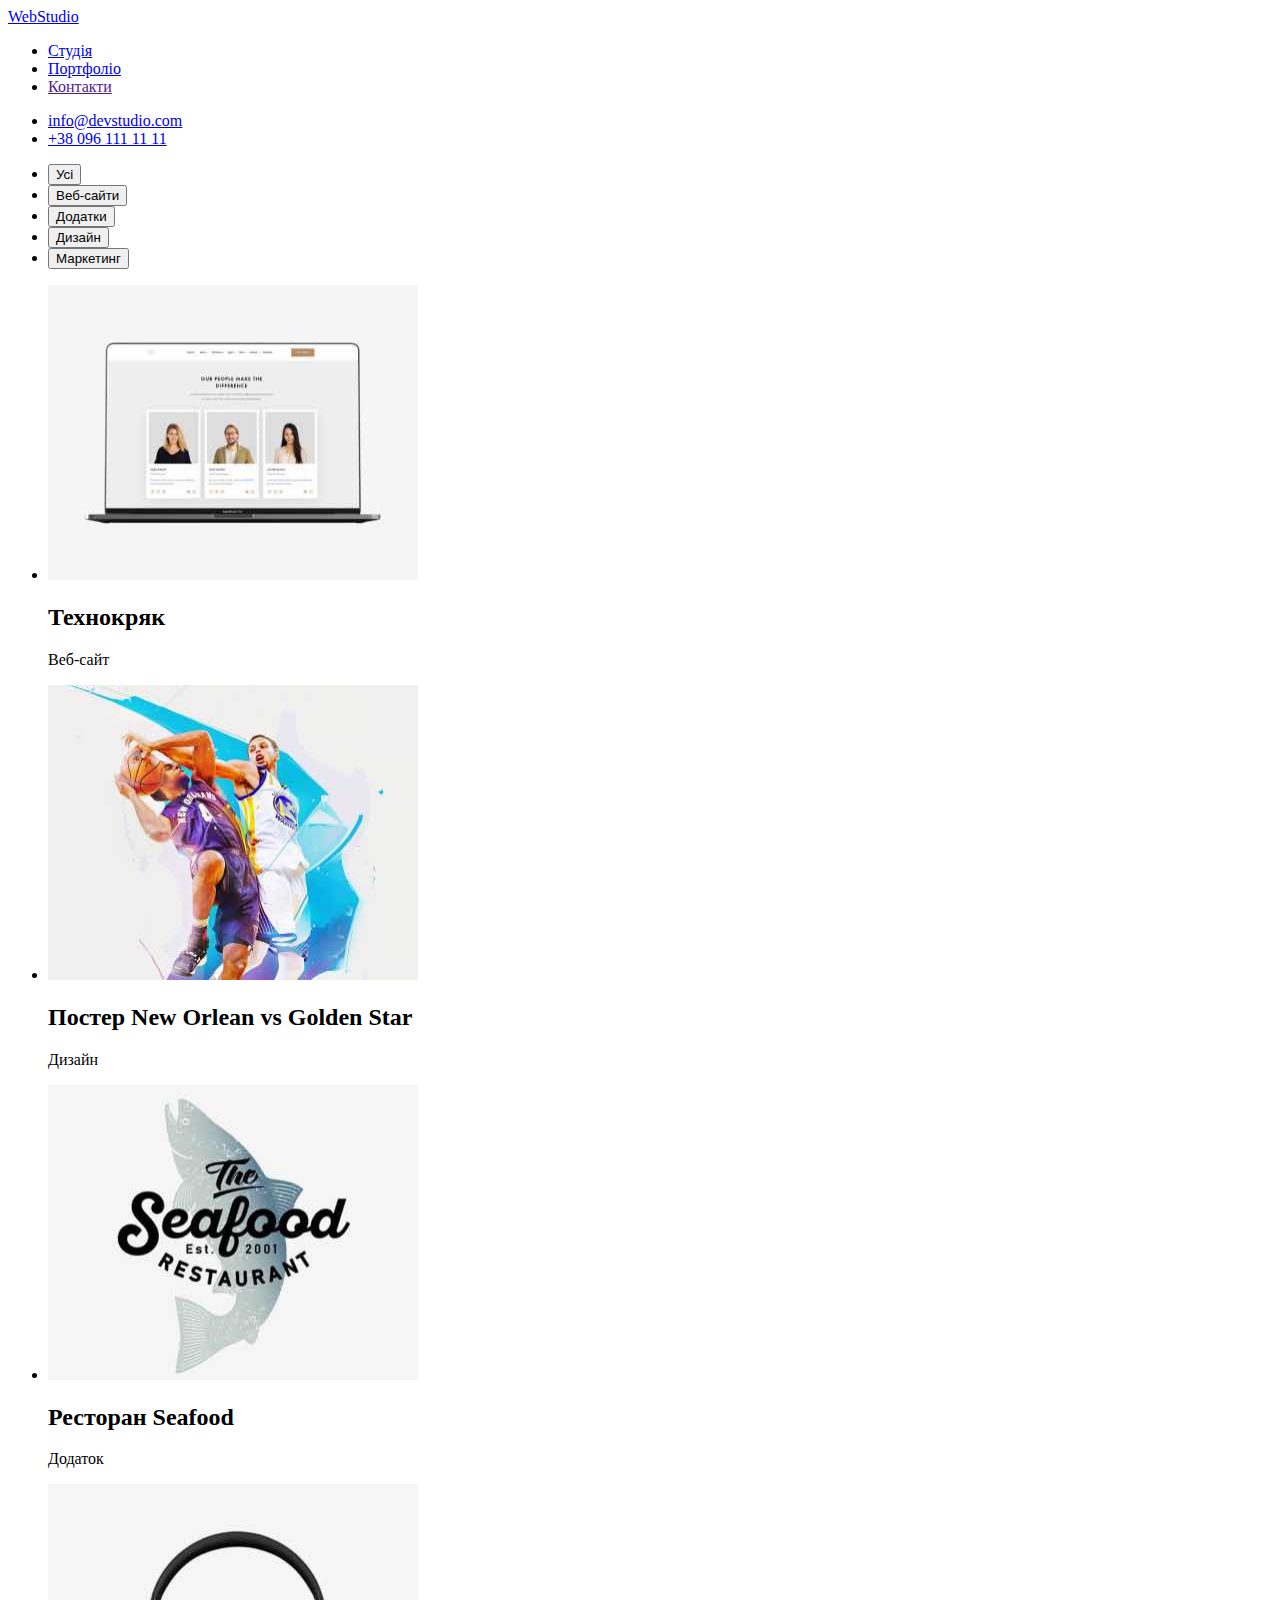
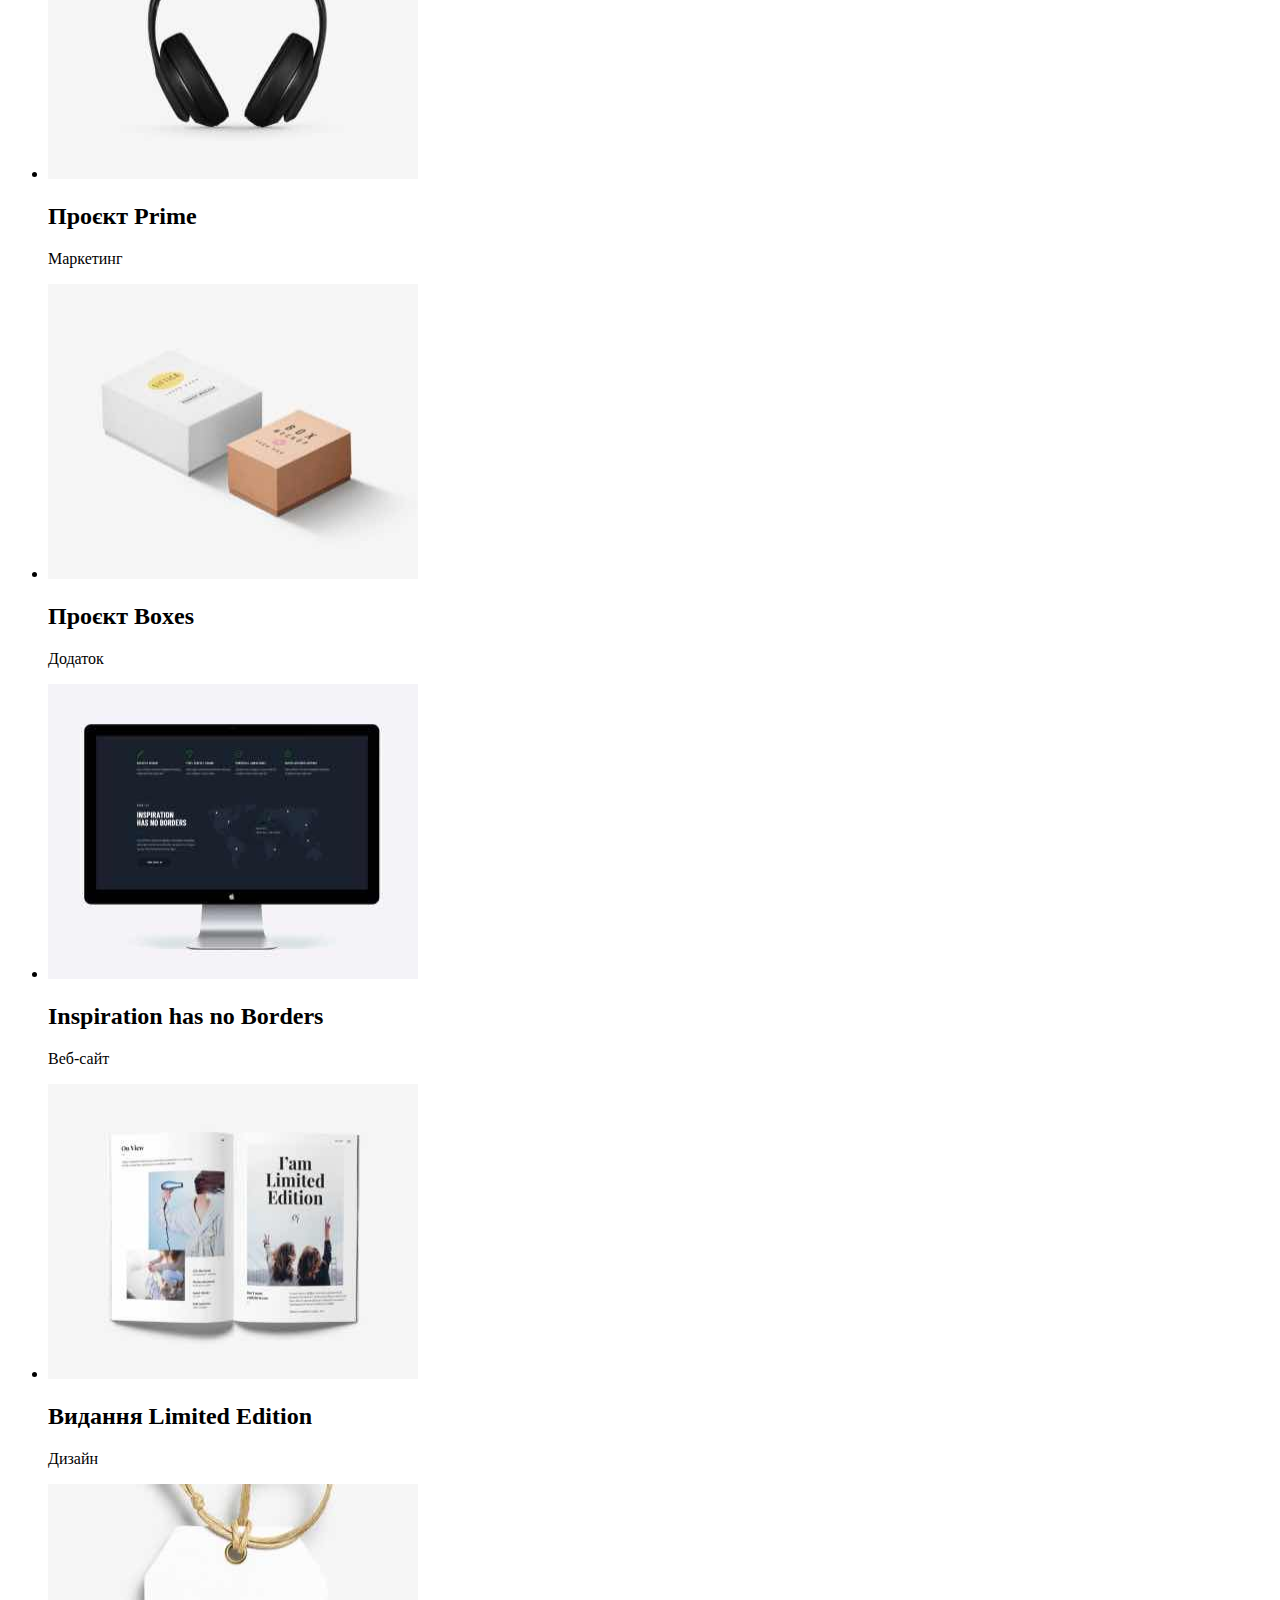
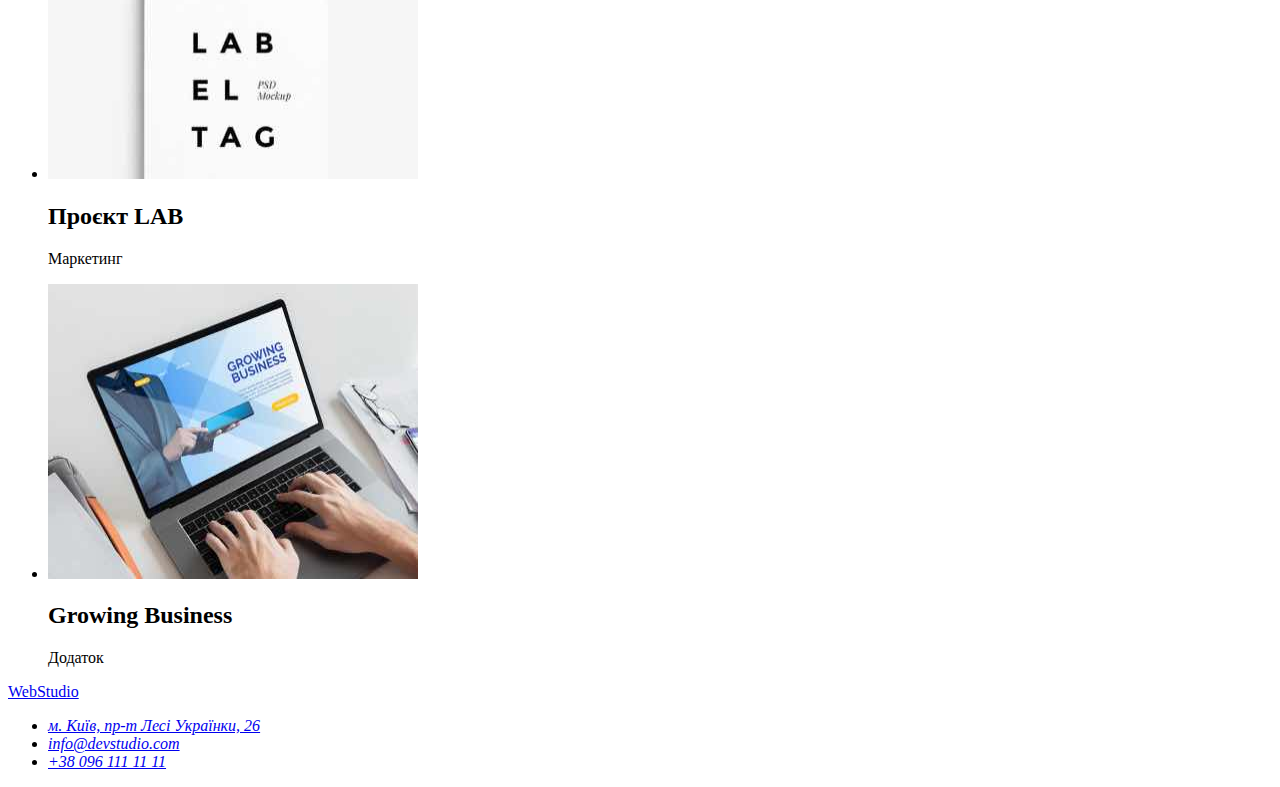
==== potfolio.html @ 2d72041c "homework3" ====
<!DOCTYPE html>
<html lang="uk">
  <head>
    <meta charset="UTF-8">
    <meta http-equiv="X-UA-Compatible" content="IE=edge">
    <meta name="viewport" content="width=device-width, initial-scale=1.0">
    <link rel="preconnect" href="https://fonts.googleapis.com"> 
    <link rel="preconnect" href="https://fonts.gstatic.com" crossorigin> 
    <link href="https://fonts.googleapis.com/css2?family=Raleway:wght@700&family=Roboto:wght@400;500;700;900&display=swap" rel="stylesheet">
    <link rel="stylesheet" href="./css/styles.css">
    <title>HomeWork1</title>
  </head>

  <body>
    <header class="header">
      <!-- logo -->
      <nav class="header-navigation">
        <a href="./index.html" class="navigation-logo-link"> <span class="header-span">Web</span>Studio</a>
        <ul class="navigation-list">
          <li class="navigation-item">
            <a href="./index.html" class="navigation-link">Студія</a>
          </li>
          <li><a href="./potfolio.html" class="navigation-link">Портфоліо</a></li>
          <li><a href="" class="navigation-link">Контакти</a></li>
        </ul>
      </nav>

     <!-- contacts -->
     <ul class="contacts-list">
        <li>
          <a href="mailto:info@devstudio.com" class="contacts-link">info@devstudio.com</a>
        </li>
        <li>
          <a href="tel:+380961111111" class="contacts-link">+38 096 111 11 11</a>
        </li>
      </ul>
</header>

    <!-- portfolio -->
    <section class="portfolio">
      <ul class="portfolio-list">
        <li>
          <button type="button" class="portfolio-button-press">Усі</button>
        </li>
        <li>
          <button type="button" class="portfolio-button-press">Веб-сайти</button>
        </li>
        <li>
          <button type="button" class="portfolio-button-press">Додатки</button>
        </li>
        <li>
          <button type="button" class="portfolio-button-press">Дизайн</button>
        </li>
        <li>
          <button type="button" class="portfolio-button-press">Маркетинг</button>
        </li>
      </ul>

      <ul class="portfolio-list">
        <li class="portfolio-background">
          <img src="./portfolio-img/img.jpg" alt="зображення" width="370" height="295">
          <h2 class="portfolio-title">Технокряк</h2>
          <p class="portfolio-text">Веб-сайт</p>
        </li>
        <li class="portfolio-background">
          <img src="./portfolio-img/img-1.jpg" alt="зображення" width="370" height="295">
          <h2 class="portfolio-title">Постер New Orlean vs Golden Star</h2>
          <p class="portfolio-text">Дизайн</p>
        </li>
        <li class="portfolio-background">
          <img src="./portfolio-img/img-2.jpg" alt="зображення" width="370" height="295">
          <h2 class="portfolio-title">Ресторан Seafood</h2>
          <p class="portfolio-text">Додаток</p>
        </li>
        <li class="portfolio-background">
          <img src="./portfolio-img/img-3.jpg" alt="зображення" width="370" height="295">
          <h2 class="portfolio-title">Проєкт Prime</h2>
          <p class="portfolio-text">Маркетинг</p>
        </li>
        <li class="portfolio-background">
          <img src="./portfolio-img/img-4.jpg" alt="зображення" width="370" height="295">
          <h2 class="portfolio-title">Проєкт Boxes</h2>
          <p class="portfolio-text">Додаток</p>
        </li>
        <li class="portfolio-background">
          <img src="./portfolio-img/img-5.jpg" alt="зображення" width="370" height="295">
          <h2 class="portfolio-title">Inspiration has no Borders</h2>
          <p class="portfolio-text">Веб-сайт</p>
        </li>
        <li class="portfolio-background">
          <img src="./portfolio-img/img-6.jpg" alt="зображення" width="370" height="295">
          <h2 class="portfolio-title">Видання Limited Edition</h2>
          <p class="portfolio-text">Дизайн</p>
        </li>
        <li class="portfolio-background">
          <img src="./portfolio-img/img-7.jpg" alt="зображення" width="370" height="295">
          <h2 class="portfolio-title">Проєкт LAB</h2>
          <p class="portfolio-text">Маркетинг</p>
        </li>
        <li class="portfolio-background">
          <img src="./portfolio-img/img-8.jpg" alt="зображення" width="370" height="295">
          <h2 class="portfolio-title">Growing Business</h2>
          <p class="portfolio-text">Додаток</p>
        </li>
      </ul>
    </section>

     <!-- contacts-2 -->
     <footer class="footer">
        <a href="./index.html" class="footer-logo-link"><span class="footer-span">Web</span>Studio</a>
        <address>
          <ul class="footer-contacts-list">
            <li>
              <a href="https://goo.gl/maps/Ecatq6JbWAXeqQZF9" target="_blank" rel="noopener noreffer" class="adress">м. Київ, пр-т Лесі Українки, 26</a>
            </li>
            <li>
              <a href="mailto:info@devstudio.com" class="footer-contacts-mail">info@devstudio.com</a>
            </li>
            <li>
              <a href="tel:+380961111111" class="footer-contacts-phone">+38 096 111 11 11</a>
            </li>
          </ul>
        </address>
      </footer>
  </body>
</html>
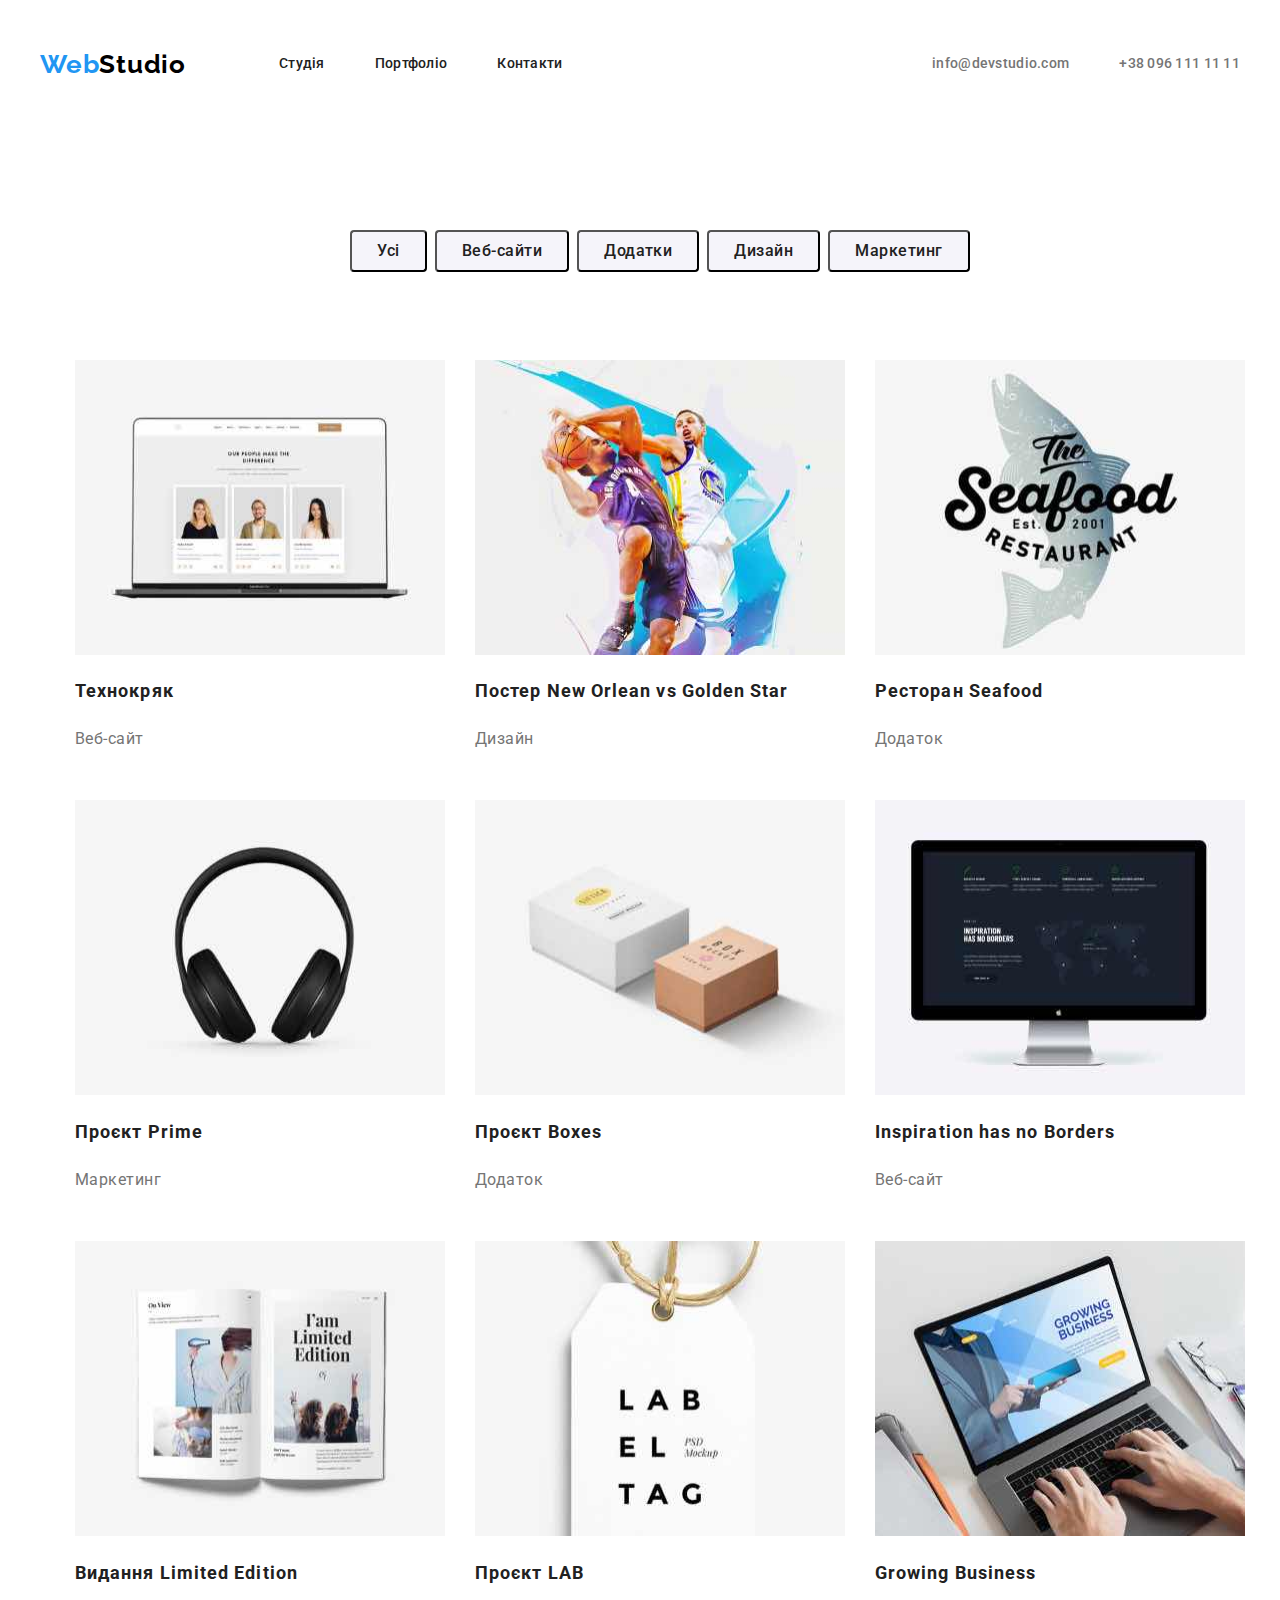
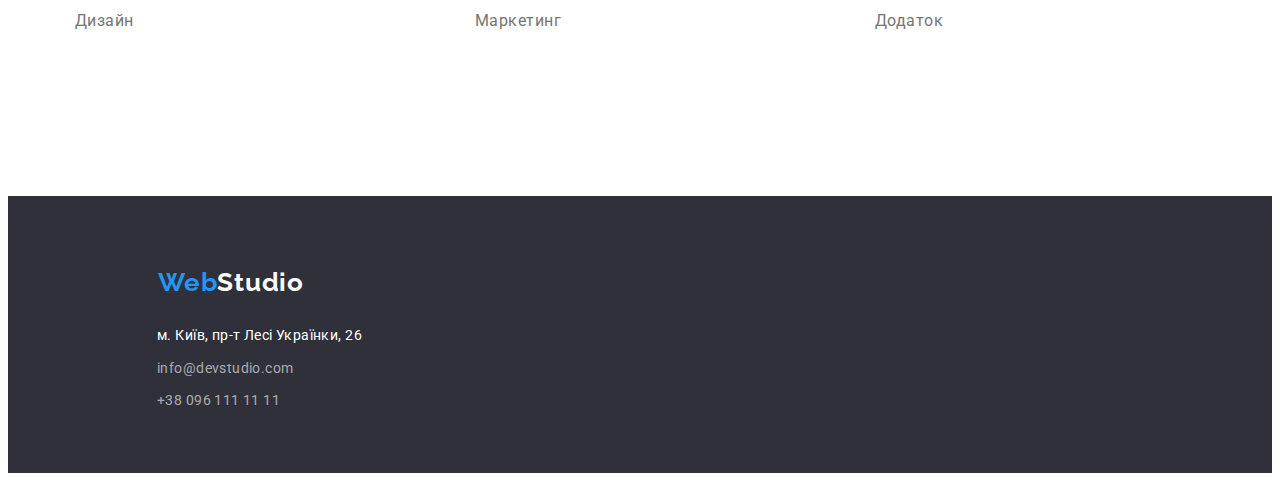
==== commit b9c16236: "homework3" ====
--- a/potfolio.html
+++ b/potfolio.html
@@ -14,113 +14,128 @@
   <body>
     <header class="header">
       <!-- logo -->
-      <nav class="header-navigation">
-        <a href="./index.html" class="navigation-logo-link"> <span class="header-span">Web</span>Studio</a>
-        <ul class="navigation-list">
-          <li class="navigation-item">
-            <a href="./index.html" class="navigation-link">Студія</a>
-          </li>
-          <li><a href="./potfolio.html" class="navigation-link">Портфоліо</a></li>
-          <li><a href="" class="navigation-link">Контакти</a></li>
-        </ul>
-      </nav>
-
-     <!-- contacts -->
-     <ul class="contacts-list">
-        <li>
-          <a href="mailto:info@devstudio.com" class="contacts-link">info@devstudio.com</a>
-        </li>
-        <li>
-          <a href="tel:+380961111111" class="contacts-link">+38 096 111 11 11</a>
-        </li>
-      </ul>
-</header>
+      <div class="container header-container header-portfolio-container">
+        <nav class="navigation header-navigation">
+          <a href="./index.html" class="navigation-logo-link"><span class="header-span">Web</span>Studio</a>
+          <ul class="navigation-list">
+            <li class="navigation-item">
+              <a href="./index.html" class="navigation-link">Студія</a>
+            </li>
+            <li class="navigation-item">
+              <a href="./potfolio.html" class="navigation-link">Портфоліо</a>
+            </li>
+            <li class="navigation-item">
+              <a href="" class="navigation-link">Контакти</a>
+            </li>
+          </ul>
+        </nav>
+          
+          <!-- contacts -->
+          <div class="contacts-container">
+            <ul class="contacts-list">
+              <li class="contacts-item">
+                <a href="mailto:info@devstudio.com" class="contacts-link">info@devstudio.com</a>
+              </li>
+              <li class="navigation-item">
+                <a href="tel:+380961111111" class="contacts-link">+38 096 111 11 11</a>
+              </li>
+            </ul>
+        
+          </div>
+      </div>
+    </header>
 
     <!-- portfolio -->
-    <section class="portfolio">
-      <ul class="portfolio-list">
-        <li>
-          <button type="button" class="portfolio-button-press">Усі</button>
-        </li>
-        <li>
-          <button type="button" class="portfolio-button-press">Веб-сайти</button>
-        </li>
-        <li>
-          <button type="button" class="portfolio-button-press">Додатки</button>
-        </li>
-        <li>
-          <button type="button" class="portfolio-button-press">Дизайн</button>
-        </li>
-        <li>
-          <button type="button" class="portfolio-button-press">Маркетинг</button>
-        </li>
-      </ul>
-
-      <ul class="portfolio-list">
-        <li class="portfolio-background">
-          <img src="./portfolio-img/img.jpg" alt="зображення" width="370" height="295">
-          <h2 class="portfolio-title">Технокряк</h2>
-          <p class="portfolio-text">Веб-сайт</p>
-        </li>
-        <li class="portfolio-background">
-          <img src="./portfolio-img/img-1.jpg" alt="зображення" width="370" height="295">
-          <h2 class="portfolio-title">Постер New Orlean vs Golden Star</h2>
-          <p class="portfolio-text">Дизайн</p>
-        </li>
-        <li class="portfolio-background">
-          <img src="./portfolio-img/img-2.jpg" alt="зображення" width="370" height="295">
-          <h2 class="portfolio-title">Ресторан Seafood</h2>
-          <p class="portfolio-text">Додаток</p>
-        </li>
-        <li class="portfolio-background">
-          <img src="./portfolio-img/img-3.jpg" alt="зображення" width="370" height="295">
-          <h2 class="portfolio-title">Проєкт Prime</h2>
-          <p class="portfolio-text">Маркетинг</p>
-        </li>
-        <li class="portfolio-background">
-          <img src="./portfolio-img/img-4.jpg" alt="зображення" width="370" height="295">
-          <h2 class="portfolio-title">Проєкт Boxes</h2>
-          <p class="portfolio-text">Додаток</p>
-        </li>
-        <li class="portfolio-background">
-          <img src="./portfolio-img/img-5.jpg" alt="зображення" width="370" height="295">
-          <h2 class="portfolio-title">Inspiration has no Borders</h2>
-          <p class="portfolio-text">Веб-сайт</p>
-        </li>
-        <li class="portfolio-background">
-          <img src="./portfolio-img/img-6.jpg" alt="зображення" width="370" height="295">
-          <h2 class="portfolio-title">Видання Limited Edition</h2>
-          <p class="portfolio-text">Дизайн</p>
-        </li>
-        <li class="portfolio-background">
-          <img src="./portfolio-img/img-7.jpg" alt="зображення" width="370" height="295">
-          <h2 class="portfolio-title">Проєкт LAB</h2>
-          <p class="portfolio-text">Маркетинг</p>
-        </li>
-        <li class="portfolio-background">
-          <img src="./portfolio-img/img-8.jpg" alt="зображення" width="370" height="295">
-          <h2 class="portfolio-title">Growing Business</h2>
-          <p class="portfolio-text">Додаток</p>
-        </li>
-      </ul>
-    </section>
+    <div class="portfolio-container portgolio-button-container">
+      <section class="portfolio">
+        <ul class="portfolio-list">
+          <li class="portfolio-item">
+            <button type="button" class="portfolio-button-press">Усі</button>
+          </li>
+          <li class="portfolio-item">
+            <button type="button" class="portfolio-button-press">Веб-сайти</button>
+          </li>
+          <li class="portfolio-item">
+            <button type="button" class="portfolio-button-press">Додатки</button>
+          </li>
+          <li class="portfolio-item">
+            <button type="button" class="portfolio-button-press">Дизайн</button>
+          </li>
+          <li class="portfolio-item">
+            <button type="button" class="portfolio-button-press">Маркетинг</button>
+          </li>
+        </ul>
+  
+        <div class="portfolio-pictures-container">
+          <ul class="portfolio-pictures-list">
+            <li class="portfolio-background">
+              <img src="./portfolio-img/img.jpg" alt="зображення" width="370" height="295">
+              <h2 class="portfolio-title">Технокряк</h2>
+              <p class="portfolio-text">Веб-сайт</p>
+            </li>
+            <li class="portfolio-background">
+              <img src="./portfolio-img/img-1.jpg" alt="зображення" width="370" height="295">
+              <h2 class="portfolio-title">Постер New Orlean vs Golden Star</h2>
+              <p class="portfolio-text">Дизайн</p>
+            </li>
+            <li class="portfolio-background">
+              <img src="./portfolio-img/img-2.jpg" alt="зображення" width="370" height="295">
+              <h2 class="portfolio-title">Ресторан Seafood</h2>
+              <p class="portfolio-text">Додаток</p>
+            </li>
+            <li class="portfolio-background">
+              <img src="./portfolio-img/img-3.jpg" alt="зображення" width="370" height="295">
+              <h2 class="portfolio-title">Проєкт Prime</h2>
+              <p class="portfolio-text">Маркетинг</p>
+            </li>
+            <li class="portfolio-background">
+              <img src="./portfolio-img/img-4.jpg" alt="зображення" width="370" height="295">
+              <h2 class="portfolio-title">Проєкт Boxes</h2>
+              <p class="portfolio-text">Додаток</p>
+            </li>
+            <li class="portfolio-background">
+              <img src="./portfolio-img/img-5.jpg" alt="зображення" width="370" height="295">
+              <h2 class="portfolio-title">Inspiration has no Borders</h2>
+              <p class="portfolio-text">Веб-сайт</p>
+            </li>
+            <li class="portfolio-background">
+              <img src="./portfolio-img/img-6.jpg" alt="зображення" width="370" height="295">
+              <h2 class="portfolio-title">Видання Limited Edition</h2>
+              <p class="portfolio-text">Дизайн</p>
+            </li>
+            <li class="portfolio-background">
+              <img src="./portfolio-img/img-7.jpg" alt="зображення" width="370" height="295">
+              <h2 class="portfolio-title">Проєкт LAB</h2>
+              <p class="portfolio-text">Маркетинг</p>
+            </li>
+            <li class="portfolio-background">
+              <img src="./portfolio-img/img-8.jpg" alt="зображення" width="370" height="295">
+              <h2 class="portfolio-title">Growing Business</h2>
+              <p class="portfolio-text">Додаток</p>
+            </li>
+          </ul>
+        </div>
+      </section>
+    </div>
 
      <!-- contacts-2 -->
-     <footer class="footer">
+     <div class="footer-container">
+      <footer class="footer">
         <a href="./index.html" class="footer-logo-link"><span class="footer-span">Web</span>Studio</a>
         <address>
           <ul class="footer-contacts-list">
-            <li>
+            <li class="footer-items">
               <a href="https://goo.gl/maps/Ecatq6JbWAXeqQZF9" target="_blank" rel="noopener noreffer" class="adress">м. Київ, пр-т Лесі Українки, 26</a>
             </li>
-            <li>
+            <li class="footer-items">
               <a href="mailto:info@devstudio.com" class="footer-contacts-mail">info@devstudio.com</a>
             </li>
-            <li>
+            <li class="footer-items">
               <a href="tel:+380961111111" class="footer-contacts-phone">+38 096 111 11 11</a>
             </li>
           </ul>
         </address>
       </footer>
+    </div>
   </body>
 </html>
--- a/css/styles.css
+++ b/css/styles.css
@@ -0,0 +1,520 @@
+:root {
+  --blue: #2196f3;
+  --dark: #212121;
+  --white: #ffffff;
+  --broun: #757575;
+  --black: #000000;
+}
+
+.header {
+  background: var(--white);
+}
+
+.header-span,
+.footer-span {
+  color: var(--blue);
+}
+
+.visually-hidden {
+  position: absolute;
+  white-space: nowrap;
+  width: 1px;
+  height: 1px;
+  overflow: hidden;
+  border: 0;
+  padding: 0;
+  clip: rect(0 0 0 0);
+  clip-path: inset(50%);
+  margin: -1px;
+}
+
+/* header */
+
+.container{
+  margin-left: auto;
+  margin-right: auto;
+  width: 1200px;
+  padding-left: 15px;
+  padding-right: 15px;
+}
+
+.header-container{
+  display: flex;
+  align-items: center;
+}
+
+.header-navigation {
+  display: flex;
+  align-items: center;
+}
+
+.navigation {
+  margin-right: auto;
+
+}
+
+.navigation-list {
+    padding-left: 0;
+    /* padding: 32px; */
+}
+
+.navigation-list{
+  list-style-type: none;
+  display: flex;
+  align-items: center;
+}
+
+.navigation-link:focus {
+    color: var(--blue);
+}
+
+.navigation-link:hover{
+  color: var(--blue);
+}
+
+.navigation-link{
+  display: block;
+  font-family: "Roboto", sans-serif;
+  text-decoration: none;
+  font-weight: 500;
+  font-size: 14px;
+  line-height: 1.14;
+  letter-spacing: 0.02em;
+  color: var(--dark);
+  padding-top: 32px;
+  padding-bottom: 32px;
+}
+
+.navigation-logo-link {
+  font-family: "Raleway";
+  text-decoration: none;
+  font-weight: 700;
+  font-size: 26px;
+  line-height: 2;
+  letter-spacing: 0.03em;
+  color: var(--black);
+  margin-right: 93px;
+}
+
+
+.navigation-item:not(:last-child) {
+  margin-right: 50px;
+}
+
+/* contacts */
+.contacts-container {
+  display: flex;
+}
+
+
+.contacts-list {
+  font-family: "Roboto", sans-serif;
+  text-decoration: none;
+  font-weight: 500;
+  font-size: 14px;
+  line-height: 1.14;
+  letter-spacing: 0.02em;
+  color: var(--dark);
+  list-style-type: none;
+  display: flex;
+  
+}
+
+.contacts-item: {
+  display: flex;
+  margin-left: auto;
+}
+
+.contacts-item:not(:last-child) {
+  margin-right: 50px;
+}
+
+.contacts-link:hover {
+  color: var(--blue);
+}
+
+
+
+.contacts-link {
+  font-family: "Roboto", sans-serif;
+  text-decoration: none;
+  font-weight: 500;
+  font-size: 14px;
+  line-height: 1.14;
+  letter-spacing: 0.02em;
+  color: var(--broun);
+ 
+}
+
+/* main */
+/* services */
+/* 
+.services-container {
+  margin-left: auto;
+  margin-right: auto;
+  width: 1200px;
+} */
+
+.services{
+  padding-top: 200px;
+  padding-left: 252px;
+  padding-right: 252px;
+  padding-bottom: 200px;
+}
+
+.services {
+  background: #2f303a;
+}
+
+.services-container {
+  margin-left: auto;
+  margin-right: auto;
+}
+
+.services-title {
+  margin-bottom: 30px;
+}
+
+.services-title {
+  font-family: "Roboto", sans-serif;
+  font-weight: 900;
+  font-size: 44px;
+  line-height: 1.36;
+  text-align: center;
+  letter-spacing: 0.06em;
+  text-transform: uppercase;
+  color: var(--white);
+}
+
+.services-button {
+  font-family: "Roboto", sans-serif;
+  font-weight: 700;
+  font-size: 16px;
+  line-height: 1.8;
+  display: flex;
+  align-items: center;
+  text-align: center;
+  letter-spacing: 0.06em;
+  color: var(--white);
+  background-color: var(--blue)
+  
+}
+
+.services-button:hover { 
+  background: #188ce8;
+}
+
+.services-button:focus {
+  background: #188ce8;
+  /* box-shadow: 0px 4px 4px rgba(0, 0, 0, 0.15);
+  border-radius: 4px; */
+}
+
+/* features */
+
+.features-container {
+  margin-left: auto;
+  margin-right: auto;
+  width: 1200px;
+  padding-left: 15px;
+  padding-right: 15px;
+  padding-bottom: 94px;
+}
+
+.features-list {
+  display: flex;
+  align-items:flex-start;
+  padding-top: 94px;
+  /* padding-left: 0; */
+  list-style-type: none;
+}
+.features-list {
+  justify-content:center;
+
+}
+
+.features-list-second{
+  display: flex;
+  align-items:flex-start;
+  padding-top: 94px;
+  /* padding-left: 0; */
+  list-style-type: none;
+}
+
+.features-item {
+  width: 270px;
+}
+.features-item:not(:last-child) {
+  margin-right: 30px;
+}
+.features-item-second:not(:last-child) {
+  margin-right: 30px;
+}
+
+.features {
+  background: var(--white);
+}
+
+.features-title {
+  display: block;
+  margin-bottom: 10px;
+  font-family: "Roboto", sans-serif;
+  font-weight: 700;
+  font-size: 14px;
+  line-height: 1.14;
+  letter-spacing: 0.03em;
+  text-transform: uppercase;
+  color: var(--dark);
+}
+
+.features-text {
+  font-family: "Roboto", sans-serif;
+  font-size: 14px;
+  line-height: 1.7;
+  letter-spacing: 0.03em;
+  color: var(--broun);
+}
+
+.second-title {
+  margin-bottom: 50px;
+  font-family: "Roboto", sans-serif;
+  font-weight: 700;
+  font-size: 36px;
+  line-height: 1.16;
+  text-align: center;
+  letter-spacing: 0.03em;
+  color: var(--dark);
+}
+
+.team {
+  background: #f5f4fa;
+  padding-top: 94px;
+  /* padding-bottom: 94px; */
+}
+
+.team-container { 
+  
+
+}
+
+.team-list{
+  display: flex;
+  list-style-type: none;
+  justify-content: center;
+  padding-bottom: 94px;
+}
+
+.team-title{
+  margin-bottom: 50px ;
+  font-family: "Roboto", sans-serif;
+  font-weight: 700;
+  font-size: 36px;
+  line-height: 1.16;
+  text-align: center;
+  letter-spacing: 0.03em;
+  color: var(--dark);
+}
+
+.team-pictures {
+  background: var(--white);
+  box-shadow: 0px 1px 3px rgba(0, 0, 0, 0.12), 0px 1px 1px rgba(0, 0, 0, 0.14),
+    0px 2px 1px rgba(0, 0, 0, 0.2);
+  border-radius: 0px 0px 4px 4px;
+}
+
+.team-pictures:not(:last-child) {
+  margin-right: 30px;
+}
+
+.team-name {
+  font-family: "Roboto", sans-serif;
+  font-weight: 500;
+  font-size: 16px;
+  line-height: 1.18;
+  text-align: center;
+  letter-spacing: 0.03em;
+  color: var(--dark);
+}
+
+.team-position {
+  font-family: "Roboto", sans-serif;
+  font-size: 16px;
+  line-height: 1.18;
+  text-align: center;
+  letter-spacing: 0.03em;
+  color: var(--broun);
+}
+
+/* footer */
+
+
+.footer {
+  background: #2f303a;
+  padding-top: 60px;
+  margin-bottom: 20px;
+}
+
+.footer-container{
+
+}
+
+.footer-items:not(:last-child){
+  margin-bottom: 9px;
+}
+
+.footer-logo-link {
+  margin-left: 150px;
+  font-family: "Raleway";
+  text-decoration: none;
+  font-weight: 700;
+  font-size: 26px;
+  line-height: 2;
+  letter-spacing: 0.03em;
+  color: var(--white);
+}
+
+.footer-contacts-list {
+  margin-left: -21px;
+  padding-bottom: 60px;
+  list-style-type: none;
+}
+.adress {
+  padding-left: 130px;
+  font-family: "Roboto", sans-serif;
+  font-style: normal;
+  font-size: 14px;
+  line-height: 1.7;
+  letter-spacing: 0.03em;
+  color: var(--white);
+  text-decoration: none;
+}
+
+.footer-contacts-mail,
+.footer-contacts-phone {
+  padding-left: 130px;
+  font-family: "Roboto", sans-serif;
+  font-style: normal;
+  font-size: 14px;
+  line-height: 1.7;
+  letter-spacing: 0.03em;
+  text-decoration: none;
+  color: rgba(255, 255, 255, 0.6);
+}
+
+.portfolio {
+  background: var(--white);
+}
+
+.portfolio-list{
+  display: flex;
+  list-style-type: none;
+  justify-content: center;
+}
+
+.portfolio-item:not(:last-child){
+  margin-right: 8px;
+}
+.portfolio-item{
+  margin-bottom: 56px;
+}
+
+.header-portfolio-container{
+  padding-bottom: 94px;
+}
+
+.portgolio-button-container {
+  margin-bottom: 34px;
+}
+
+
+.portfolio-button-press {
+  padding: 6px 25px;
+  font-family: "Roboto", sans-serif;
+  font-weight: 500;
+  font-size: 16px;
+  line-height: 1.6;
+  text-align: center;
+  letter-spacing: 0.03em;
+  color: var(--dark);
+  background: #f5f4fa;
+  border-radius: 4px;
+}
+
+.portfolio-button-press:focus {
+  background: var(--blue);
+  color: var(--white);
+}
+
+.portfolio-button-press:hover {
+  background-color: var(--blue);
+  color: var(--white);
+}
+
+.services-button,
+.portfolio-button-press {
+  cursor: pointer;
+}
+.portfolio-pictures-container{
+  /* margin-left: auto;
+  margin-right: auto; 
+  width: 1200px;
+  padding-left: 15px;
+  padding-right: 15px; */
+}
+.portfolio-pictures-container{
+  display: flex;
+  padding-bottom: 94px;
+}
+
+.portfolio-pictures-list{
+  display: flex;
+  flex-wrap: wrap; 
+  list-style-type: none;
+  justify-content: center;
+}
+
+
+.portfolio-title {
+  font-family: "Roboto", sans-serif;
+  font-weight: 700;
+  font-size: 18px;
+  line-height: 2;
+  letter-spacing: 0.06em;
+  color: var(--dark);
+}
+.portfolio-text {
+  font-family: "Roboto", sans-serif;
+  font-size: 16px;
+  line-height: 1.8;
+  letter-spacing: 0.03em;
+  color: var(--broun);
+}
+
+.portfolio-background {
+  margin-right: 30px;
+  margin-bottom: 30px;
+  background: var(--white);
+}
+
+.portfolio-background:nth-child(3n){
+  margin-right: 0;
+}
+
+.portfolio-background:nth-last-child(-n+3){
+  margin-bottom: 0;
+}
+
+/* .contacts-list,
+.features-list,
+.footer-contacts-list,
+.portfolio-list {
+  padding-left: 0;
+} */
+
+.contacts-link:focus,
+.footer-contacts-mail:focus,
+.footer-logo-link:focus,
+.footer-contacts-phone:focus,
+.adress:focus {
+  color: var(--blue);
+}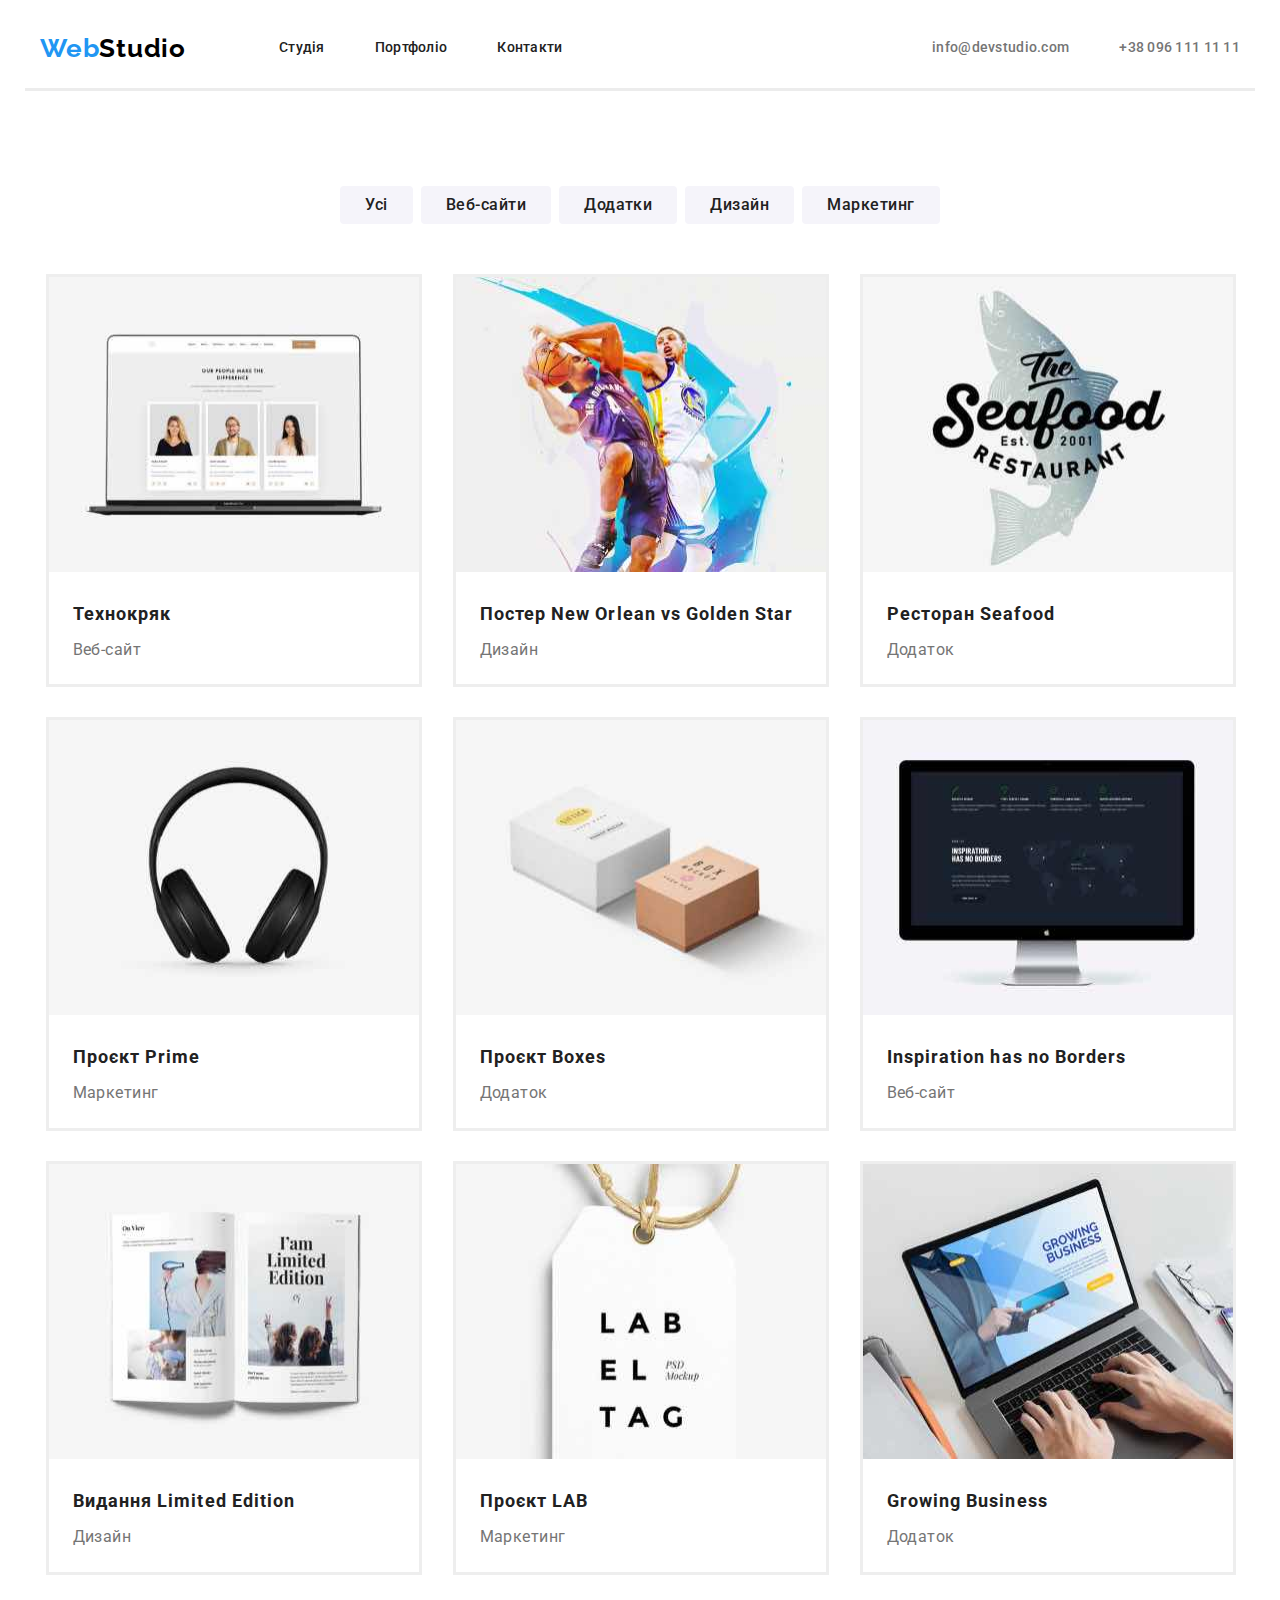
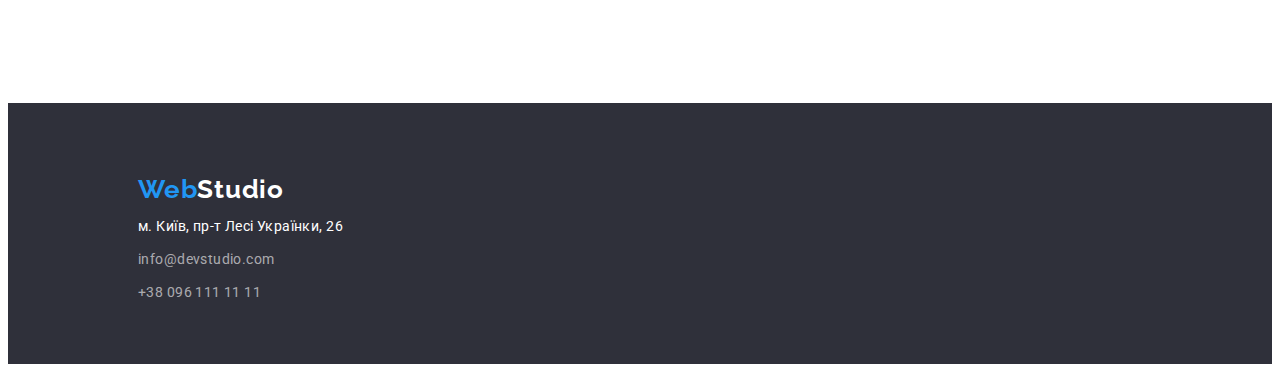
==== commit a0a873cd: "homework3" ====
--- a/potfolio.html
+++ b/potfolio.html
@@ -12,9 +12,9 @@
   </head>
 
   <body>
-    <header class="header">
+    <header class="header portfolio-header">
       <!-- logo -->
-      <div class="container header-container header-portfolio-container">
+      <div class="container header-container portfolio-nav-container ">
         <nav class="navigation header-navigation">
           <a href="./index.html" class="navigation-logo-link"><span class="header-span">Web</span>Studio</a>
           <ul class="navigation-list">
@@ -31,7 +31,6 @@
         </nav>
           
           <!-- contacts -->
-          <div class="contacts-container">
             <ul class="contacts-list">
               <li class="contacts-item">
                 <a href="mailto:info@devstudio.com" class="contacts-link">info@devstudio.com</a>
@@ -40,14 +39,13 @@
                 <a href="tel:+380961111111" class="contacts-link">+38 096 111 11 11</a>
               </li>
             </ul>
-        
-          </div>
       </div>
     </header>
 
+
     <!-- portfolio -->
-    <div class="portfolio-container portgolio-button-container">
-      <section class="portfolio">
+    <section class="portfolio">
+      <div class="portfolio-container portfolio-button-container">
         <ul class="portfolio-list">
           <li class="portfolio-item">
             <button type="button" class="portfolio-button-press">Усі</button>
@@ -69,73 +67,75 @@
         <div class="portfolio-pictures-container">
           <ul class="portfolio-pictures-list">
             <li class="portfolio-background">
-              <img src="./portfolio-img/img.jpg" alt="зображення" width="370" height="295">
+              <img class="portfolio-pic" src="./portfolio-img/img.jpg" alt="зображення" width="370" height="295">
               <h2 class="portfolio-title">Технокряк</h2>
               <p class="portfolio-text">Веб-сайт</p>
             </li>
             <li class="portfolio-background">
-              <img src="./portfolio-img/img-1.jpg" alt="зображення" width="370" height="295">
+              <img class="portfolio-pic" src="./portfolio-img/img-1.jpg" alt="зображення" width="370" height="295">
               <h2 class="portfolio-title">Постер New Orlean vs Golden Star</h2>
               <p class="portfolio-text">Дизайн</p>
             </li>
             <li class="portfolio-background">
-              <img src="./portfolio-img/img-2.jpg" alt="зображення" width="370" height="295">
+              <img class="portfolio-pic" src="./portfolio-img/img-2.jpg" alt="зображення" width="370" height="295">
               <h2 class="portfolio-title">Ресторан Seafood</h2>
               <p class="portfolio-text">Додаток</p>
             </li>
             <li class="portfolio-background">
-              <img src="./portfolio-img/img-3.jpg" alt="зображення" width="370" height="295">
+              <img class="portfolio-pic" src="./portfolio-img/img-3.jpg" alt="зображення" width="370" height="295">
               <h2 class="portfolio-title">Проєкт Prime</h2>
               <p class="portfolio-text">Маркетинг</p>
             </li>
             <li class="portfolio-background">
-              <img src="./portfolio-img/img-4.jpg" alt="зображення" width="370" height="295">
+              <img class="portfolio-pic" src="./portfolio-img/img-4.jpg" alt="зображення" width="370" height="295">
               <h2 class="portfolio-title">Проєкт Boxes</h2>
               <p class="portfolio-text">Додаток</p>
             </li>
             <li class="portfolio-background">
-              <img src="./portfolio-img/img-5.jpg" alt="зображення" width="370" height="295">
+              <img class="portfolio-pic" src="./portfolio-img/img-5.jpg" alt="зображення" width="370" height="295">
               <h2 class="portfolio-title">Inspiration has no Borders</h2>
               <p class="portfolio-text">Веб-сайт</p>
             </li>
             <li class="portfolio-background">
-              <img src="./portfolio-img/img-6.jpg" alt="зображення" width="370" height="295">
+              <img class="portfolio-pic" src="./portfolio-img/img-6.jpg" alt="зображення" width="370" height="295">
               <h2 class="portfolio-title">Видання Limited Edition</h2>
               <p class="portfolio-text">Дизайн</p>
             </li>
             <li class="portfolio-background">
-              <img src="./portfolio-img/img-7.jpg" alt="зображення" width="370" height="295">
+              <img class="portfolio-pic" src="./portfolio-img/img-7.jpg" alt="зображення" width="370" height="295">
               <h2 class="portfolio-title">Проєкт LAB</h2>
               <p class="portfolio-text">Маркетинг</p>
             </li>
             <li class="portfolio-background">
-              <img src="./portfolio-img/img-8.jpg" alt="зображення" width="370" height="295">
+              <img class="portfolio-pic" src="./portfolio-img/img-8.jpg" alt="зображення" width="370" height="295">
               <h2 class="portfolio-title">Growing Business</h2>
               <p class="portfolio-text">Додаток</p>
             </li>
           </ul>
         </div>
-      </section>
-    </div>
+      </div>
+    </section>
+   
 
      <!-- contacts-2 -->
-     <div class="footer-container">
-      <footer class="footer">
+
+     <footer class="footer">
+      <div class="footer-container">
         <a href="./index.html" class="footer-logo-link"><span class="footer-span">Web</span>Studio</a>
         <address>
-          <ul class="footer-contacts-list">
-            <li class="footer-items">
-              <a href="https://goo.gl/maps/Ecatq6JbWAXeqQZF9" target="_blank" rel="noopener noreffer" class="adress">м. Київ, пр-т Лесі Українки, 26</a>
-            </li>
-            <li class="footer-items">
-              <a href="mailto:info@devstudio.com" class="footer-contacts-mail">info@devstudio.com</a>
-            </li>
-            <li class="footer-items">
-              <a href="tel:+380961111111" class="footer-contacts-phone">+38 096 111 11 11</a>
-            </li>
-          </ul>
-        </address>
-      </footer>
-    </div>
+        <ul class="footer-contacts-list">
+          <li class="footer-items">
+            <a href="https://goo.gl/maps/Ecatq6JbWAXeqQZF9" target="_blank" rel="noopener noreffer" class="adress">м. Київ, пр-т Лесі Українки, 26</a>
+          </li>
+          <li class="footer-items">
+            <a href="mailto:info@devstudio.com" class="footer-contacts-mail">info@devstudio.com</a>
+          </li>
+          <li class="footer-items">
+            <a href="tel:+380961111111" class="footer-contacts-phone">+38 096 111 11 11</a>
+          </li>
+        </ul>
+      </address>
+      </div>
+    </footer>
   </body>
 </html>
--- a/css/styles.css
+++ b/css/styles.css
@@ -4,6 +4,16 @@
   --white: #ffffff;
   --broun: #757575;
   --black: #000000;
+}
+
+h1,
+h2,
+h3,
+p,
+ul,
+ol {
+  margin: 0;
+  padding: 0;
 }
 
 .header {
@@ -30,7 +40,7 @@
 
 /* header */
 
-.container{
+.container {
   margin-left: auto;
   margin-right: auto;
   width: 1200px;
@@ -38,9 +48,11 @@
   padding-right: 15px;
 }
 
-.header-container{
+.header-container {
   display: flex;
   align-items: center;
+  border-bottom: solid #ececec;
+  margin-bottom: 1px;
 }
 
 .header-navigation {
@@ -50,29 +62,29 @@
 
 .navigation {
   margin-right: auto;
-
 }
 
 .navigation-list {
-    padding-left: 0;
-    /* padding: 32px; */
-}
-
-.navigation-list{
+  padding-left: 0;
+  /* padding: 32px; */
+}
+
+.navigation-list {
   list-style-type: none;
   display: flex;
   align-items: center;
+  margin: 0;
 }
 
 .navigation-link:focus {
-    color: var(--blue);
-}
-
-.navigation-link:hover{
   color: var(--blue);
 }
 
-.navigation-link{
+.navigation-link:hover {
+  color: var(--blue);
+}
+
+.navigation-link {
   display: block;
   font-family: "Roboto", sans-serif;
   text-decoration: none;
@@ -96,16 +108,11 @@
   margin-right: 93px;
 }
 
-
 .navigation-item:not(:last-child) {
   margin-right: 50px;
 }
 
 /* contacts */
-.contacts-container {
-  display: flex;
-}
-
 
 .contacts-list {
   font-family: "Roboto", sans-serif;
@@ -117,7 +124,6 @@
   color: var(--dark);
   list-style-type: none;
   display: flex;
-  
 }
 
 .contacts-item: {
@@ -132,8 +138,6 @@
 .contacts-link:hover {
   color: var(--blue);
 }
-
-
 
 .contacts-link {
   font-family: "Roboto", sans-serif;
@@ -143,7 +147,6 @@
   line-height: 1.14;
   letter-spacing: 0.02em;
   color: var(--broun);
- 
 }
 
 /* main */
@@ -155,10 +158,8 @@
   width: 1200px;
 } */
 
-.services{
+.services {
   padding-top: 200px;
-  padding-left: 252px;
-  padding-right: 252px;
   padding-bottom: 200px;
 }
 
@@ -172,10 +173,6 @@
 }
 
 .services-title {
-  margin-bottom: 30px;
-}
-
-.services-title {
   font-family: "Roboto", sans-serif;
   font-weight: 900;
   font-size: 44px;
@@ -184,6 +181,9 @@
   letter-spacing: 0.06em;
   text-transform: uppercase;
   color: var(--white);
+  max-width: 696px;
+  margin: 0 auto;
+  margin-bottom: 30px;
 }
 
 .services-button {
@@ -196,11 +196,12 @@
   text-align: center;
   letter-spacing: 0.06em;
   color: var(--white);
-  background-color: var(--blue)
-  
-}
-
-.services-button:hover { 
+  background-color: var(--blue);
+  margin: 0 auto;
+  border: none;
+}
+
+.services-button:hover {
   background: #188ce8;
 }
 
@@ -211,6 +212,8 @@
 }
 
 /* features */
+.features {
+}
 
 .features-container {
   margin-left: auto;
@@ -223,21 +226,18 @@
 
 .features-list {
   display: flex;
-  align-items:flex-start;
+  align-items: flex-start;
   padding-top: 94px;
   /* padding-left: 0; */
   list-style-type: none;
 }
 .features-list {
-  justify-content:center;
-
-}
-
-.features-list-second{
-  display: flex;
-  align-items:flex-start;
-  padding-top: 94px;
-  /* padding-left: 0; */
+  justify-content: center;
+}
+
+.features-list-second {
+  display: flex;
+  align-items: flex-start;
   list-style-type: none;
 }
 
@@ -289,23 +289,20 @@
 .team {
   background: #f5f4fa;
   padding-top: 94px;
-  /* padding-bottom: 94px; */
-}
-
-.team-container { 
-  
-
-}
-
-.team-list{
+  padding-bottom: 94px;
+}
+
+.team-container {
+}
+
+.team-list {
   display: flex;
   list-style-type: none;
   justify-content: center;
-  padding-bottom: 94px;
-}
-
-.team-title{
-  margin-bottom: 50px ;
+}
+
+.team-title {
+  margin-bottom: 50px;
   font-family: "Roboto", sans-serif;
   font-weight: 700;
   font-size: 36px;
@@ -334,6 +331,8 @@
   text-align: center;
   letter-spacing: 0.03em;
   color: var(--dark);
+  margin-top: 30px;
+  margin-bottom: 10px;
 }
 
 .team-position {
@@ -343,27 +342,26 @@
   text-align: center;
   letter-spacing: 0.03em;
   color: var(--broun);
+  padding-bottom: 30px;
 }
 
 /* footer */
-
 
 .footer {
   background: #2f303a;
   padding-top: 60px;
-  margin-bottom: 20px;
-}
-
-.footer-container{
-
-}
-
-.footer-items:not(:last-child){
+}
+
+.footer-container {
+
+}
+
+.footer-items:not(:last-child) {
   margin-bottom: 9px;
 }
 
 .footer-logo-link {
-  margin-left: 150px;
+  margin-left: 130px;
   font-family: "Raleway";
   text-decoration: none;
   font-weight: 700;
@@ -371,15 +369,15 @@
   line-height: 2;
   letter-spacing: 0.03em;
   color: var(--white);
+  margin-bottom: 20px;
 }
 
 .footer-contacts-list {
-  margin-left: -21px;
+  margin-left: 130px;
   padding-bottom: 60px;
   list-style-type: none;
 }
 .adress {
-  padding-left: 130px;
   font-family: "Roboto", sans-serif;
   font-style: normal;
   font-size: 14px;
@@ -391,7 +389,6 @@
 
 .footer-contacts-mail,
 .footer-contacts-phone {
-  padding-left: 130px;
   font-family: "Roboto", sans-serif;
   font-style: normal;
   font-size: 14px;
@@ -399,33 +396,46 @@
   letter-spacing: 0.03em;
   text-decoration: none;
   color: rgba(255, 255, 255, 0.6);
+}
+
+.portfolio-header {
+  padding-bottom: 94px;
 }
 
 .portfolio {
   background: var(--white);
 }
 
-.portfolio-list{
+.portfolio-container {
+
+}
+
+.portfolio-list {
   display: flex;
   list-style-type: none;
   justify-content: center;
-}
-
-.portfolio-item:not(:last-child){
+  margin-bottom: 50px;
+}
+
+.portfolio-background{
+  background: #ffffff;
+  border: solid #eeeeee;
+  margin-left: 1px;
+  margin-right: 1px;
+  margin-bottom: 1px;
+}
+
+.portfolio-item:not(:last-child) {
   margin-right: 8px;
 }
-.portfolio-item{
-  margin-bottom: 56px;
-}
-
-.header-portfolio-container{
+
+.header-portfolio-container {
   padding-bottom: 94px;
 }
 
-.portgolio-button-container {
+.portfolio-button-container {
   margin-bottom: 34px;
 }
-
 
 .portfolio-button-press {
   padding: 6px 25px;
@@ -438,6 +448,7 @@
   color: var(--dark);
   background: #f5f4fa;
   border-radius: 4px;
+  border: none;
 }
 
 .portfolio-button-press:focus {
@@ -454,25 +465,28 @@
 .portfolio-button-press {
   cursor: pointer;
 }
-.portfolio-pictures-container{
+.portfolio-pictures-container {
   /* margin-left: auto;
   margin-right: auto; 
   width: 1200px;
   padding-left: 15px;
   padding-right: 15px; */
 }
-.portfolio-pictures-container{
+.portfolio-pictures-container {
   display: flex;
   padding-bottom: 94px;
 }
 
-.portfolio-pictures-list{
-  display: flex;
-  flex-wrap: wrap; 
+.portfolio-pictures-list {
+  display: flex;
+  flex-wrap: wrap;
   list-style-type: none;
   justify-content: center;
 }
 
+.portfolio-pic{
+  margin-bottom: 20px;
+}
 
 .portfolio-title {
   font-family: "Roboto", sans-serif;
@@ -481,6 +495,9 @@
   line-height: 2;
   letter-spacing: 0.06em;
   color: var(--dark);
+  margin-bottom: 4px;
+  padding-left: 24px;
+  
 }
 .portfolio-text {
   font-family: "Roboto", sans-serif;
@@ -488,6 +505,8 @@
   line-height: 1.8;
   letter-spacing: 0.03em;
   color: var(--broun);
+  padding-left: 24px;
+  padding-bottom: 20px;
 }
 
 .portfolio-background {
@@ -496,11 +515,11 @@
   background: var(--white);
 }
 
-.portfolio-background:nth-child(3n){
+.portfolio-background:nth-child(3n) {
   margin-right: 0;
 }
 
-.portfolio-background:nth-last-child(-n+3){
+.portfolio-background:nth-last-child(-n + 3) {
   margin-bottom: 0;
 }
 
@@ -517,4 +536,4 @@
 .footer-contacts-phone:focus,
 .adress:focus {
   color: var(--blue);
-}+}
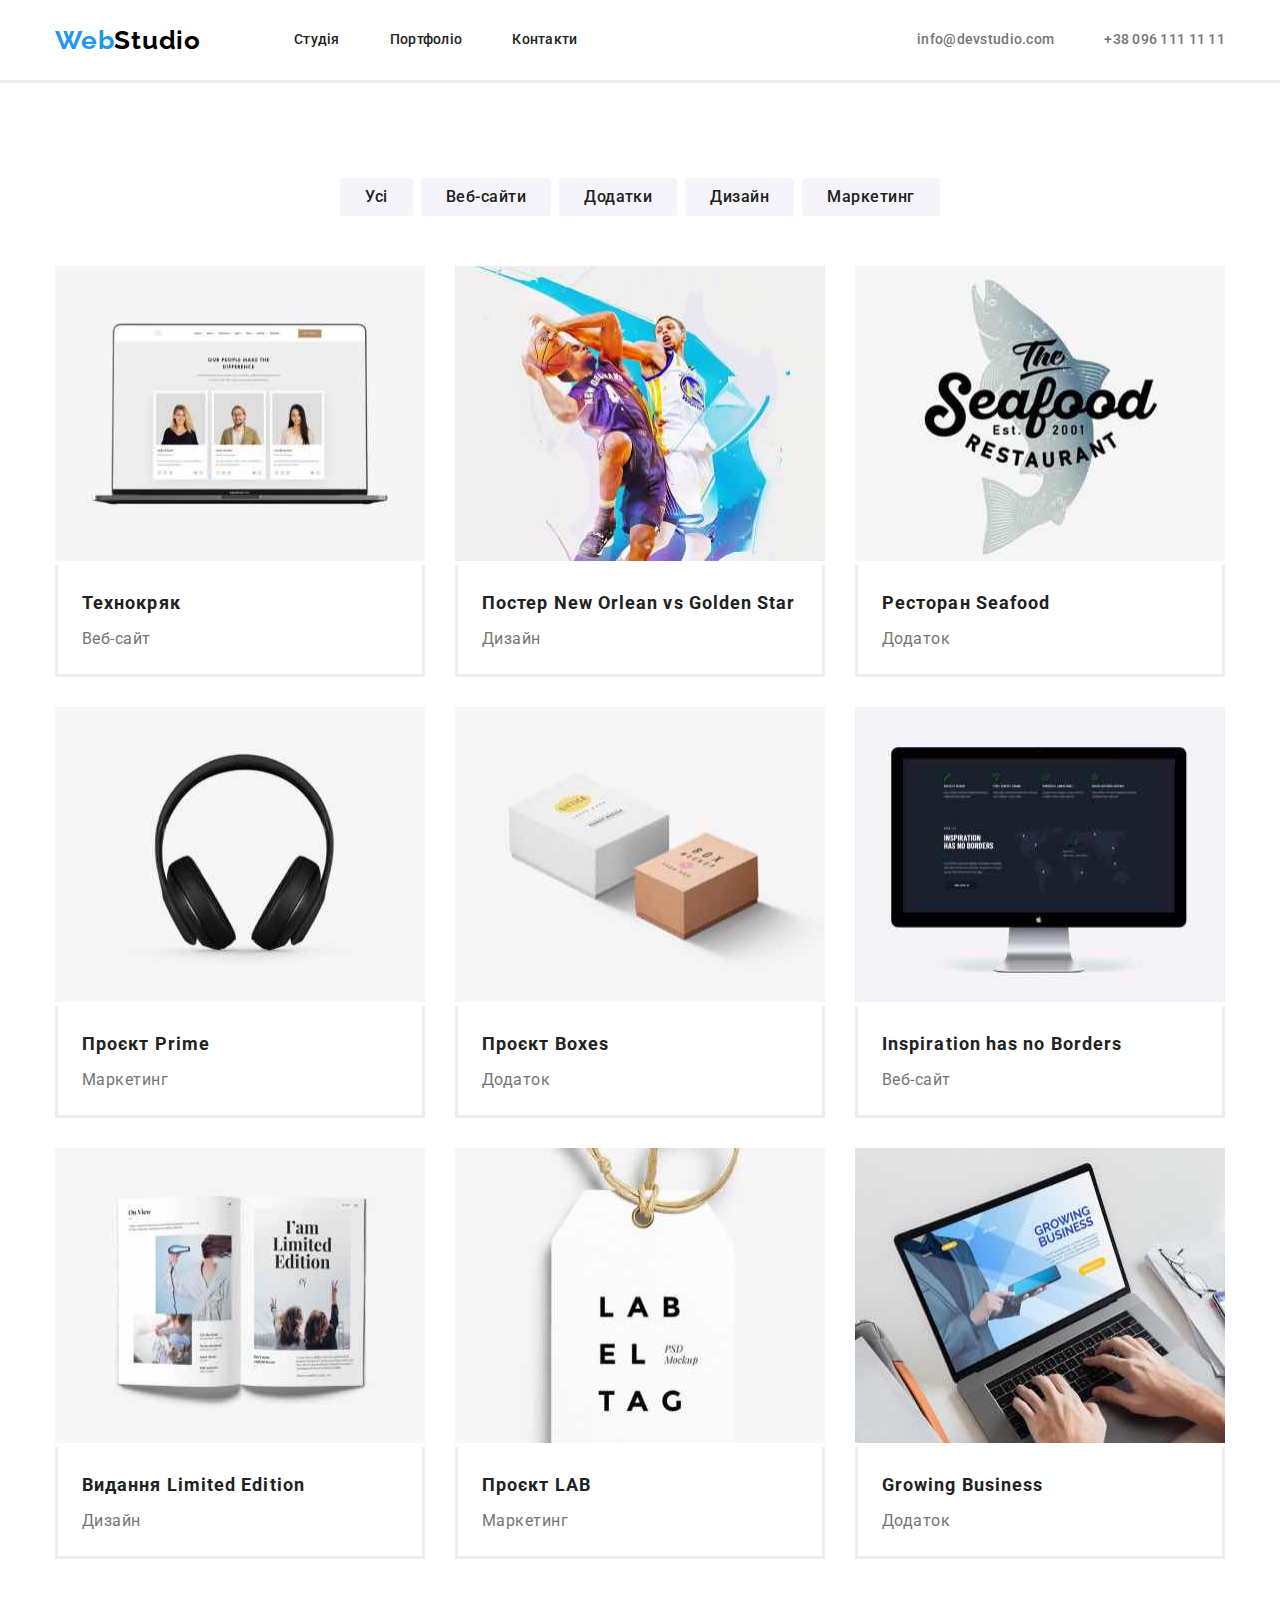
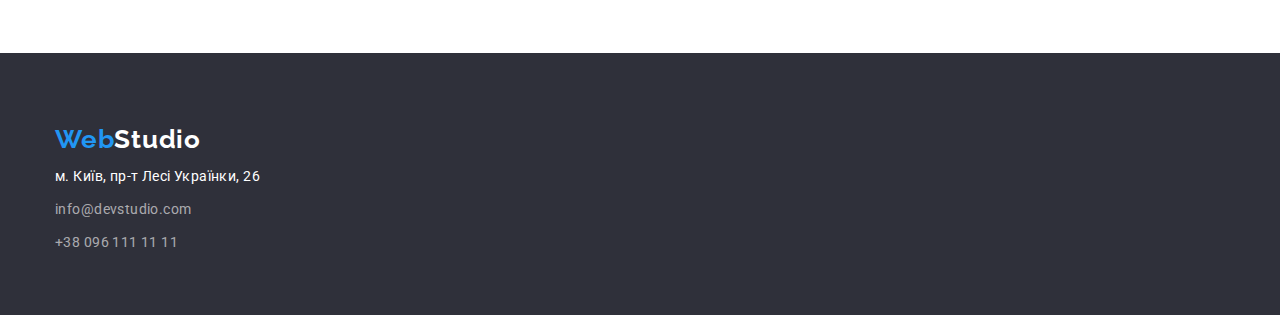
==== commit e78213d5: "homework3" ====
--- a/potfolio.html
+++ b/potfolio.html
@@ -6,15 +6,16 @@
     <meta name="viewport" content="width=device-width, initial-scale=1.0">
     <link rel="preconnect" href="https://fonts.googleapis.com"> 
     <link rel="preconnect" href="https://fonts.gstatic.com" crossorigin> 
+    <link rel="stylesheet" href="https://cdnjs.cloudflare.com/ajax/libs/modern-normalize/1.1.0/modern-normalize.css" />
     <link href="https://fonts.googleapis.com/css2?family=Raleway:wght@700&family=Roboto:wght@400;500;700;900&display=swap" rel="stylesheet">
     <link rel="stylesheet" href="./css/styles.css">
     <title>HomeWork1</title>
   </head>
 
   <body>
-    <header class="header portfolio-header">
+    <header class="header">
       <!-- logo -->
-      <div class="container header-container portfolio-nav-container ">
+      <div class="container header-container">
         <nav class="navigation header-navigation">
           <a href="./index.html" class="navigation-logo-link"><span class="header-span">Web</span>Studio</a>
           <ul class="navigation-list">
@@ -45,7 +46,7 @@
 
     <!-- portfolio -->
     <section class="portfolio">
-      <div class="portfolio-container portfolio-button-container">
+      <div class="container">
         <ul class="portfolio-list">
           <li class="portfolio-item">
             <button type="button" class="portfolio-button-press">Усі</button>
@@ -63,56 +64,73 @@
             <button type="button" class="portfolio-button-press">Маркетинг</button>
           </li>
         </ul>
-  
-        <div class="portfolio-pictures-container">
-          <ul class="portfolio-pictures-list">
-            <li class="portfolio-background">
-              <img class="portfolio-pic" src="./portfolio-img/img.jpg" alt="зображення" width="370" height="295">
+
+        <ul class="portfolio-pictures-list">
+          <li class="portfolio-background">
+            <img src="./portfolio-img/img.jpg" alt="зображення" width="370" height="295">
+            <div class="portfolio-title-text">
               <h2 class="portfolio-title">Технокряк</h2>
               <p class="portfolio-text">Веб-сайт</p>
-            </li>
-            <li class="portfolio-background">
-              <img class="portfolio-pic" src="./portfolio-img/img-1.jpg" alt="зображення" width="370" height="295">
+            </div>
+          </li>
+          <li class="portfolio-background">
+            <img src="./portfolio-img/img-1.jpg" alt="зображення" width="370" height="295">
+            <div class="portfolio-title-text">
               <h2 class="portfolio-title">Постер New Orlean vs Golden Star</h2>
               <p class="portfolio-text">Дизайн</p>
-            </li>
-            <li class="portfolio-background">
-              <img class="portfolio-pic" src="./portfolio-img/img-2.jpg" alt="зображення" width="370" height="295">
+            </div>
+          </li>
+          <li class="portfolio-background">
+            <img src="./portfolio-img/img-2.jpg" alt="зображення" width="370" height="295">
+            <div class="portfolio-title-text">
               <h2 class="portfolio-title">Ресторан Seafood</h2>
               <p class="portfolio-text">Додаток</p>
-            </li>
-            <li class="portfolio-background">
-              <img class="portfolio-pic" src="./portfolio-img/img-3.jpg" alt="зображення" width="370" height="295">
+            </div>
+          </li>
+          <li class="portfolio-background">
+            <img src="./portfolio-img/img-3.jpg" alt="зображення" width="370" height="295">
+            <div class="portfolio-title-text">
               <h2 class="portfolio-title">Проєкт Prime</h2>
               <p class="portfolio-text">Маркетинг</p>
-            </li>
-            <li class="portfolio-background">
-              <img class="portfolio-pic" src="./portfolio-img/img-4.jpg" alt="зображення" width="370" height="295">
+            </div>
+          </li>
+          <li class="portfolio-background">
+            <img src="./portfolio-img/img-4.jpg" alt="зображення" width="370" height="295">
+            <div class="portfolio-title-text">
               <h2 class="portfolio-title">Проєкт Boxes</h2>
               <p class="portfolio-text">Додаток</p>
-            </li>
-            <li class="portfolio-background">
-              <img class="portfolio-pic" src="./portfolio-img/img-5.jpg" alt="зображення" width="370" height="295">
+            </div>
+          </li>
+          <li class="portfolio-background">
+            <img src="./portfolio-img/img-5.jpg" alt="зображення" width="370" height="295">
+            <div class="portfolio-title-text">
               <h2 class="portfolio-title">Inspiration has no Borders</h2>
               <p class="portfolio-text">Веб-сайт</p>
-            </li>
-            <li class="portfolio-background">
-              <img class="portfolio-pic" src="./portfolio-img/img-6.jpg" alt="зображення" width="370" height="295">
+            </div>
+          </li>
+          <li class="portfolio-background">
+            <img src="./portfolio-img/img-6.jpg" alt="зображення" width="370" height="295">
+            <div class="portfolio-title-text">
               <h2 class="portfolio-title">Видання Limited Edition</h2>
               <p class="portfolio-text">Дизайн</p>
-            </li>
-            <li class="portfolio-background">
-              <img class="portfolio-pic" src="./portfolio-img/img-7.jpg" alt="зображення" width="370" height="295">
+            </div>
+          </li>
+          <li class="portfolio-background">
+            <img src="./portfolio-img/img-7.jpg" alt="зображення" width="370" height="295">
+            <div class="portfolio-title-text">
               <h2 class="portfolio-title">Проєкт LAB</h2>
               <p class="portfolio-text">Маркетинг</p>
-            </li>
-            <li class="portfolio-background">
-              <img class="portfolio-pic" src="./portfolio-img/img-8.jpg" alt="зображення" width="370" height="295">
+            </div>
+          </li>
+          <li class="portfolio-background">
+            <img src="./portfolio-img/img-8.jpg" alt="зображення" width="370" height="295">
+            <div class="portfolio-title-text">
               <h2 class="portfolio-title">Growing Business</h2>
               <p class="portfolio-text">Додаток</p>
-            </li>
-          </ul>
-        </div>
+            </div>
+          </li>
+        </ul>
+      
       </div>
     </section>
    
@@ -120,7 +138,7 @@
      <!-- contacts-2 -->
 
      <footer class="footer">
-      <div class="footer-container">
+      <div class="container">
         <a href="./index.html" class="footer-logo-link"><span class="footer-span">Web</span>Studio</a>
         <address>
         <ul class="footer-contacts-list">
--- a/css/styles.css
+++ b/css/styles.css
@@ -16,9 +16,16 @@
   padding: 0;
 }
 
+body {
+  font-family: "Raleway", "Roboto", sans-serif;
+}
+
 .header {
   background: var(--white);
-}
+  border-bottom: solid #ececec;
+  margin-bottom: 1px;
+} 
+
 
 .header-span,
 .footer-span {
@@ -38,8 +45,6 @@
   margin: -1px;
 }
 
-/* header */
-
 .container {
   margin-left: auto;
   margin-right: auto;
@@ -48,11 +53,12 @@
   padding-right: 15px;
 }
 
+/* header */
+
+
 .header-container {
   display: flex;
   align-items: center;
-  border-bottom: solid #ececec;
-  margin-bottom: 1px;
 }
 
 .header-navigation {
@@ -151,12 +157,7 @@
 
 /* main */
 /* services */
-/* 
-.services-container {
-  margin-left: auto;
-  margin-right: auto;
-  width: 1200px;
-} */
+
 
 .services {
   padding-top: 200px;
@@ -168,8 +169,8 @@
 }
 
 .services-container {
-  margin-left: auto;
-  margin-right: auto;
+  /* margin-left: auto;
+  margin-right: auto; */
 }
 
 .services-title {
@@ -197,8 +198,11 @@
   letter-spacing: 0.06em;
   color: var(--white);
   background-color: var(--blue);
+  box-shadow: 0px 4px 4px rgba(0, 0, 0, 0.15);
+  border-radius: 4px;
   margin: 0 auto;
   border: none;
+  padding: 10px 32px;
 }
 
 .services-button:hover {
@@ -213,37 +217,40 @@
 
 /* features */
 .features {
-}
-
-.features-container {
-  margin-left: auto;
-  margin-right: auto;
-  width: 1200px;
-  padding-left: 15px;
-  padding-right: 15px;
+  padding-top: 94px;
   padding-bottom: 94px;
 }
 
+
 .features-list {
   display: flex;
   align-items: flex-start;
-  padding-top: 94px;
-  /* padding-left: 0; */
   list-style-type: none;
 }
 .features-list {
   justify-content: center;
 }
 
+.features-second{
+  padding-bottom: 94px;
+
+}
+
 .features-list-second {
-  display: flex;
-  align-items: flex-start;
-  list-style-type: none;
-}
-
-.features-item {
-  width: 270px;
-}
+  list-style-type: none;
+}
+
+
+.features-second-container {
+  display: inline;
+  text-align: center;
+}
+
+.features-item-second {
+  display: inline;
+
+}
+
 .features-item:not(:last-child) {
   margin-right: 30px;
 }
@@ -292,13 +299,9 @@
   padding-bottom: 94px;
 }
 
-.team-container {
-}
-
 .team-list {
   display: flex;
   list-style-type: none;
-  justify-content: center;
 }
 
 .team-title {
@@ -350,18 +353,15 @@
 .footer {
   background: #2f303a;
   padding-top: 60px;
-}
-
-.footer-container {
-
-}
+  padding-bottom: 60px;
+}
+
 
 .footer-items:not(:last-child) {
   margin-bottom: 9px;
 }
 
 .footer-logo-link {
-  margin-left: 130px;
   font-family: "Raleway";
   text-decoration: none;
   font-weight: 700;
@@ -373,10 +373,9 @@
 }
 
 .footer-contacts-list {
-  margin-left: 130px;
-  padding-bottom: 60px;
-  list-style-type: none;
-}
+  list-style-type: none;
+}
+
 .adress {
   font-family: "Roboto", sans-serif;
   font-style: normal;
@@ -398,17 +397,15 @@
   color: rgba(255, 255, 255, 0.6);
 }
 
-.portfolio-header {
-  padding-bottom: 94px;
-}
+
+/* portfolio */
 
 .portfolio {
   background: var(--white);
-}
-
-.portfolio-container {
-
-}
+  padding-top: 94px;
+  padding-bottom: 94px;
+}
+
 
 .portfolio-list {
   display: flex;
@@ -416,14 +413,13 @@
   justify-content: center;
   margin-bottom: 50px;
 }
-
-.portfolio-background{
+.portfolio-title-text {
+  padding: 20px 24px;
   background: #ffffff;
   border: solid #eeeeee;
-  margin-left: 1px;
-  margin-right: 1px;
-  margin-bottom: 1px;
-}
+  border-top: none;
+}
+
 
 .portfolio-item:not(:last-child) {
   margin-right: 8px;
@@ -433,9 +429,6 @@
   padding-bottom: 94px;
 }
 
-.portfolio-button-container {
-  margin-bottom: 34px;
-}
 
 .portfolio-button-press {
   padding: 6px 25px;
@@ -465,28 +458,19 @@
 .portfolio-button-press {
   cursor: pointer;
 }
+
 .portfolio-pictures-container {
-  /* margin-left: auto;
-  margin-right: auto; 
-  width: 1200px;
-  padding-left: 15px;
-  padding-right: 15px; */
-}
-.portfolio-pictures-container {
-  display: flex;
-  padding-bottom: 94px;
-}
+  display: flex;
+}
+
 
 .portfolio-pictures-list {
   display: flex;
   flex-wrap: wrap;
   list-style-type: none;
-  justify-content: center;
-}
-
-.portfolio-pic{
-  margin-bottom: 20px;
-}
+
+}
+
 
 .portfolio-title {
   font-family: "Roboto", sans-serif;
@@ -496,7 +480,6 @@
   letter-spacing: 0.06em;
   color: var(--dark);
   margin-bottom: 4px;
-  padding-left: 24px;
   
 }
 .portfolio-text {
@@ -505,8 +488,6 @@
   line-height: 1.8;
   letter-spacing: 0.03em;
   color: var(--broun);
-  padding-left: 24px;
-  padding-bottom: 20px;
 }
 
 .portfolio-background {
@@ -523,12 +504,7 @@
   margin-bottom: 0;
 }
 
-/* .contacts-list,
-.features-list,
-.footer-contacts-list,
-.portfolio-list {
-  padding-left: 0;
-} */
+
 
 .contacts-link:focus,
 .footer-contacts-mail:focus,
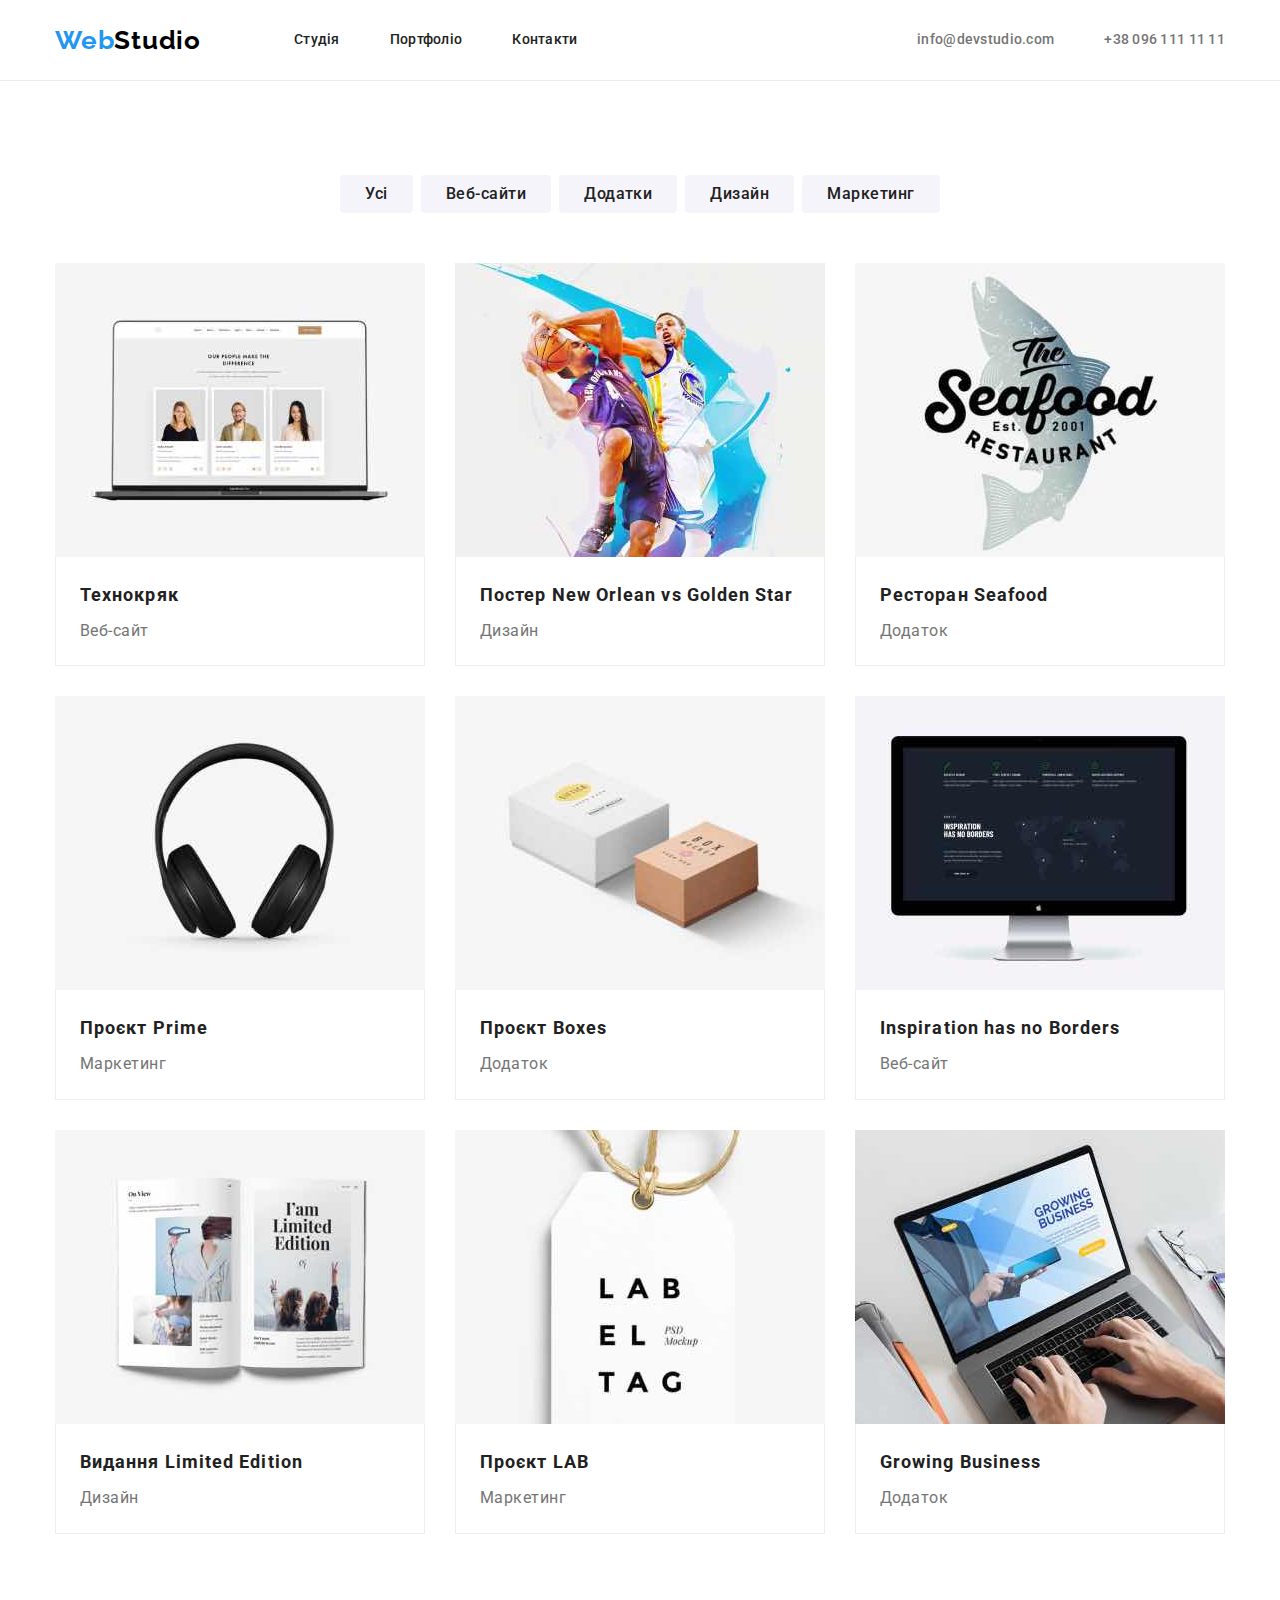
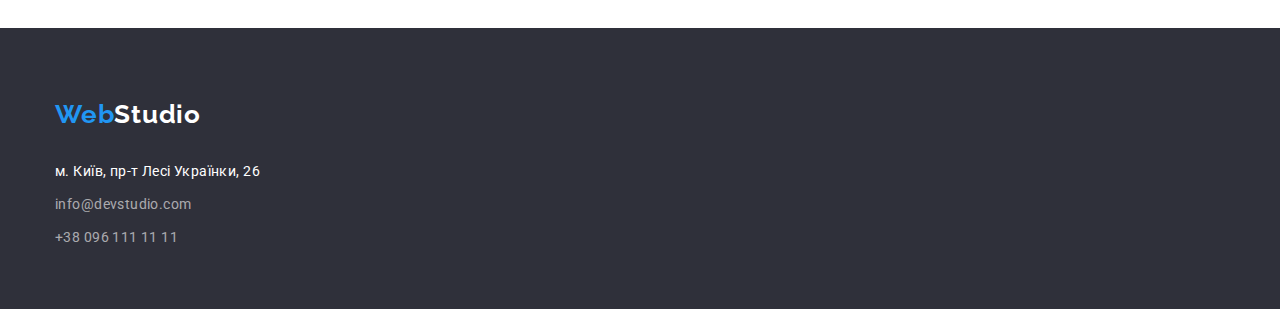
==== commit fa2802de: "homework3" ====
--- a/potfolio.html
+++ b/potfolio.html
@@ -140,10 +140,10 @@
      <footer class="footer">
       <div class="container">
         <a href="./index.html" class="footer-logo-link"><span class="footer-span">Web</span>Studio</a>
-        <address>
+        <address class="address-first">
         <ul class="footer-contacts-list">
           <li class="footer-items">
-            <a href="https://goo.gl/maps/Ecatq6JbWAXeqQZF9" target="_blank" rel="noopener noreffer" class="adress">м. Київ, пр-т Лесі Українки, 26</a>
+            <a href="https://goo.gl/maps/Ecatq6JbWAXeqQZF9" target="_blank" rel="noopener noreffer" class="address">м. Київ, пр-т Лесі Українки, 26</a>
           </li>
           <li class="footer-items">
             <a href="mailto:info@devstudio.com" class="footer-contacts-mail">info@devstudio.com</a>
@@ -153,7 +153,7 @@
           </li>
         </ul>
       </address>
-      </div>
+      </div> 
     </footer>
   </body>
 </html>
--- a/css/styles.css
+++ b/css/styles.css
@@ -22,9 +22,14 @@
 
 .header {
   background: var(--white);
-  border-bottom: solid #ececec;
-  margin-bottom: 1px;
+  border-bottom: 1px solid #ececec;
 } 
+
+img {
+  display: block;
+  max-width: 100%;
+  height: auto;
+}
 
 
 .header-span,
@@ -224,12 +229,10 @@
 
 .features-list {
   display: flex;
-  align-items: flex-start;
-  list-style-type: none;
-}
-.features-list {
-  justify-content: center;
-}
+  list-style-type: none;
+  gap: 30px;
+}
+
 
 .features-second{
   padding-bottom: 94px;
@@ -237,23 +240,25 @@
 }
 
 .features-list-second {
+  display: flex;
+  align-items: flex-start;
   list-style-type: none;
 }
 
 
 .features-second-container {
-  display: inline;
-  text-align: center;
+  /* text-align: center; */
 }
 
 .features-item-second {
-  display: inline;
-
-}
-
-.features-item:not(:last-child) {
-  margin-right: 30px;
-}
+  /* display: flex; */
+
+}
+
+.features-item {
+  flex-basis: calc((100%-90px) / 4);
+}
+
 .features-item-second:not(:last-child) {
   margin-right: 30px;
 }
@@ -369,14 +374,18 @@
   line-height: 2;
   letter-spacing: 0.03em;
   color: var(--white);
-  margin-bottom: 20px;
+
 }
 
 .footer-contacts-list {
   list-style-type: none;
 }
 
-.adress {
+.address-first {
+  margin-top: 20px;
+}
+
+.address {
   font-family: "Roboto", sans-serif;
   font-style: normal;
   font-size: 14px;
@@ -416,7 +425,7 @@
 .portfolio-title-text {
   padding: 20px 24px;
   background: #ffffff;
-  border: solid #eeeeee;
+  border: 1px solid #eeeeee;
   border-top: none;
 }
 
